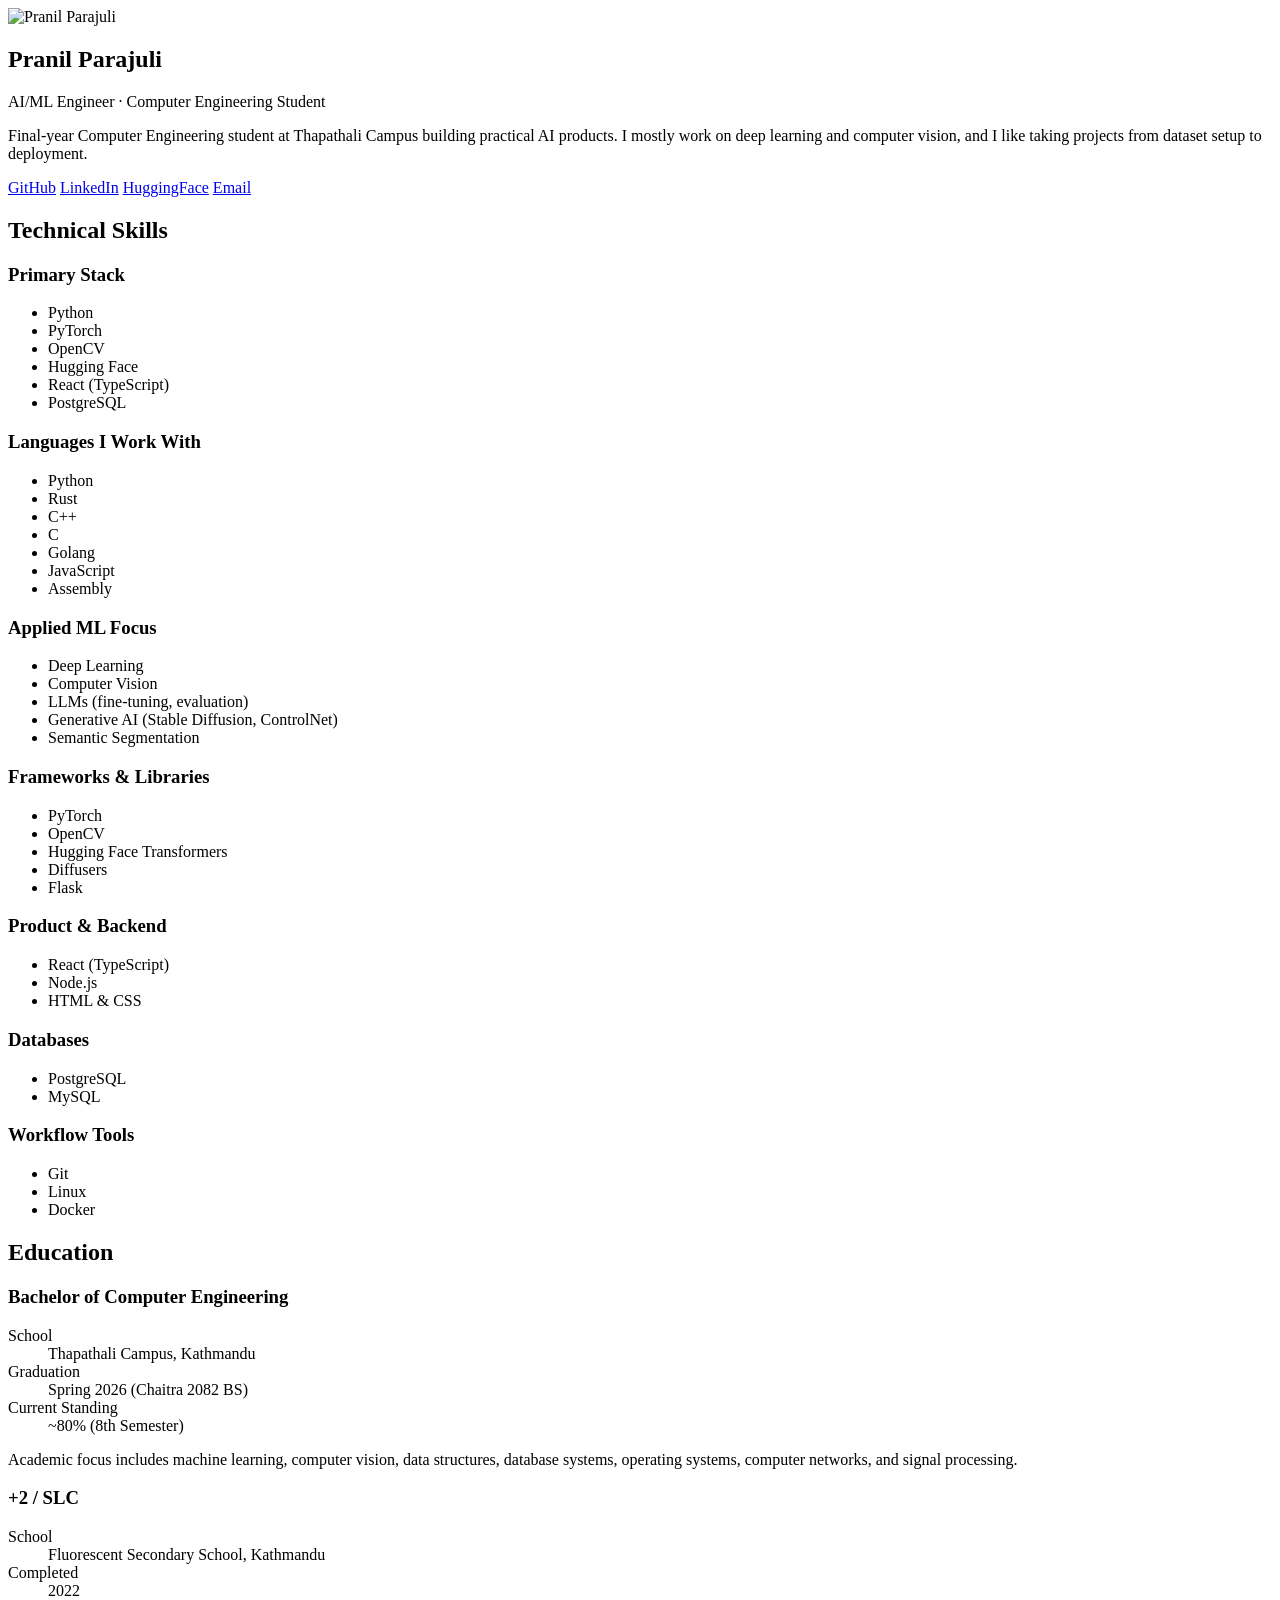
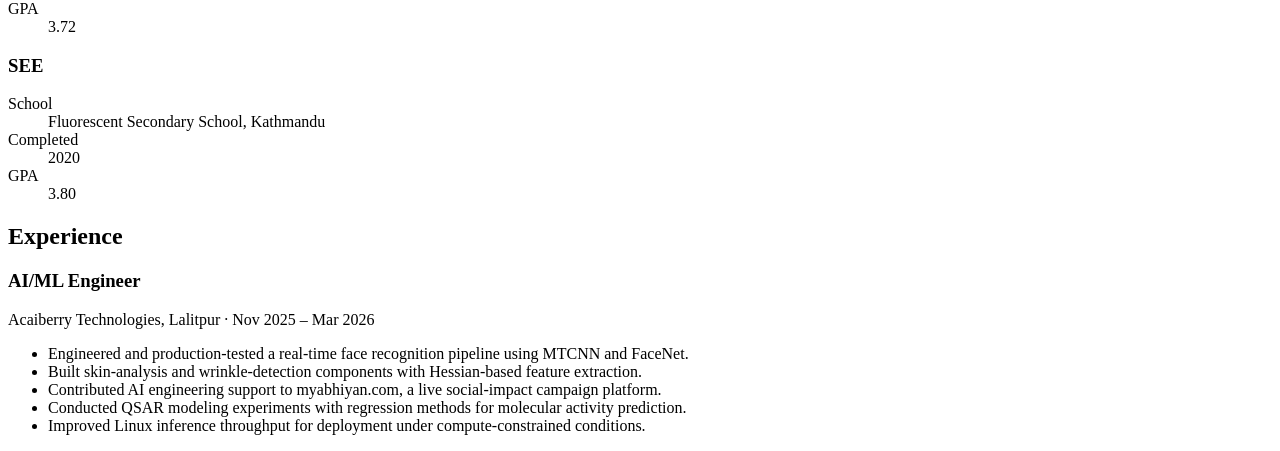
==== about.html @ 5d4ab4b3 "feat: add about page html file" ====
<!DOCTYPE html>
<html lang="en">
<head>
  <meta charset="UTF-8">
  <meta name="viewport" content="width=device-width, initial-scale=1.0">
  <title>About – Pranil</title>
  <link rel="stylesheet" href="style.css">
</head>
<body>

  <header></header>

  <main>

    <section class="about-hero">
      <img src="photos/pranil-website.jpeg" alt="Pranil Parajuli" class="about-photo" />
      <div class="about-intro">
        <h1>Pranil Parajuli</h1>
        <p class="about-title">AI/ML Engineer · Computer Engineering Student</p>
        <p>
          Final-year Computer Engineering student at Thapathali Campus building
          practical AI products. I mostly work on deep learning and computer vision,
          and I like taking projects from dataset setup to deployment.
        </p>
        <div class="about-links">
          <a href="https://github.com/praniil" target="_blank" rel="noopener">GitHub</a>
          <a href="https://linkedin.com/in/pranil-parajuli" target="_blank" rel="noopener">LinkedIn</a>
          <a href="https://huggingface.co/Pranilllllll" target="_blank" rel="noopener">HuggingFace</a>
          <a href="mailto:pparajuli15@gmail.com">Email</a>
        </div>
      </div>
    </section>

    <section class="about-skills">
      <h2>Technical Skills</h2>

      <article class="skill-group">
        <h3>Primary Stack</h3>
        <ul>
          <li>Python</li>
          <li>PyTorch</li>
          <li>OpenCV</li>
          <li>Hugging Face</li>
          <li>React (TypeScript)</li>
          <li>PostgreSQL</li>
        </ul>
      </article>

      <article class="skill-group">
        <h3>Languages I Work With</h3>
        <ul>
          <li>Python</li>
          <li>Rust</li>
          <li>C++</li>
          <li>C</li>
          <li>Golang</li>
          <li>JavaScript</li>
          <li>Assembly</li>
        </ul>
      </article>

      <article class="skill-group">
        <h3>Applied ML Focus</h3>
        <ul>
          <li>Deep Learning</li>
          <li>Computer Vision</li>
          <li>LLMs (fine-tuning, evaluation)</li>
          <li>Generative AI (Stable Diffusion, ControlNet)</li>
          <li>Semantic Segmentation</li>
        </ul>
      </article>

      <article class="skill-group">
        <h3>Frameworks & Libraries</h3>
        <ul>
          <li>PyTorch</li>
          <li>OpenCV</li>
          <li>Hugging Face Transformers</li>
          <li>Diffusers</li>
          <li>Flask</li>
        </ul>
      </article>

      <article class="skill-group">
        <h3>Product & Backend</h3>
        <ul>
          <li>React (TypeScript)</li>
          <li>Node.js</li>
          <li>HTML & CSS</li>
        </ul>
      </article>

      <article class="skill-group">
        <h3>Databases</h3>
        <ul>
          <li>PostgreSQL</li>
          <li>MySQL</li>
        </ul>
      </article>

      <article class="skill-group">
        <h3>Workflow Tools</h3>
        <ul>
          <li>Git</li>
          <li>Linux</li>
          <li>Docker</li>
        </ul>
      </article>

    </section>

    <section class="about-education">
      <h2>Education</h2>

      <article class="education-item">
        <h3>Bachelor of Computer Engineering</h3>
        <dl>
          <dt>School</dt>
          <dd>Thapathali Campus, Kathmandu</dd>
          <dt>Graduation</dt>
          <dd>Spring 2026 (Chaitra 2082 BS)</dd>
          <dt>Current Standing</dt>
          <dd>~80% (8th Semester)</dd>
        </dl>
        <p class="coursework">
          Academic focus includes machine learning, computer vision, data structures,
          database systems, operating systems, computer networks, and signal processing.
        </p>
      </article>

      <article class="education-item">
        <h3>+2 / SLC</h3>
        <dl>
          <dt>School</dt>
          <dd>Fluorescent Secondary School, Kathmandu</dd>
          <dt>Completed</dt>
          <dd>2022</dd>
          <dt>GPA</dt>
          <dd>3.72</dd>
        </dl>
      </article>

      <article class="education-item">
        <h3>SEE</h3>
        <dl>
          <dt>School</dt>
          <dd>Fluorescent Secondary School, Kathmandu</dd>
          <dt>Completed</dt>
          <dd>2020</dd>
          <dt>GPA</dt>
          <dd>3.80</dd>
        </dl>
      </article>

    </section>

    <section class="about-experience">
      <h2>Experience</h2>

      <article class="experience-item">
        <h3>AI/ML Engineer</h3>
        <p class="experience-meta">Acaiberry Technologies, Lalitpur · Nov 2025 – Mar 2026</p>
        <ul>
          <li>Engineered and production-tested a real-time face recognition pipeline using MTCNN and FaceNet.</li>
          <li>Built skin-analysis and wrinkle-detection components with Hessian-based feature extraction.</li>
          <li>Contributed AI engineering support to myabhiyan.com, a live social-impact campaign platform.</li>
          <li>Conducted QSAR modeling experiments with regression methods for molecular activity prediction.</li>
          <li>Improved Linux inference throughput for deployment under compute-constrained conditions.</li>
        </ul>
      </article>

    </section>

  </main>

  <footer></footer>

  <script type="module" src="components.js"></script>
</body>
</html>
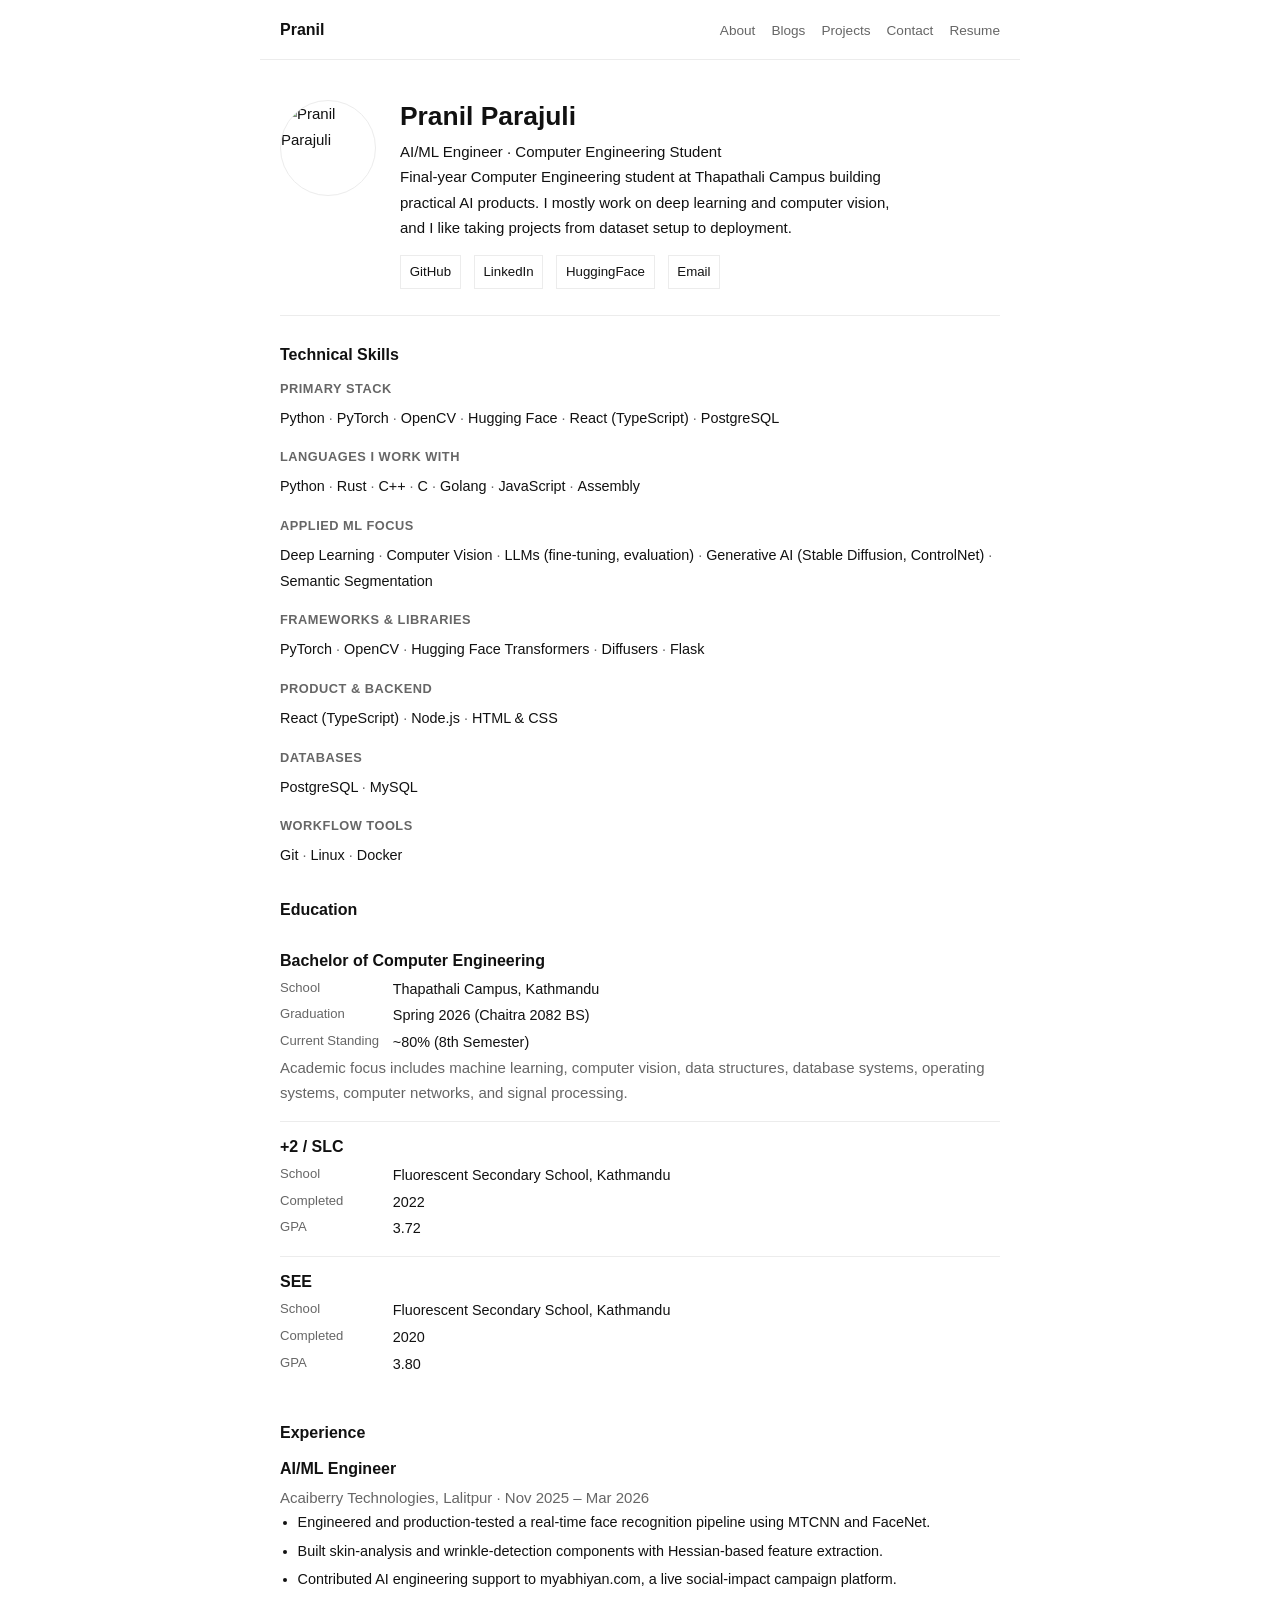
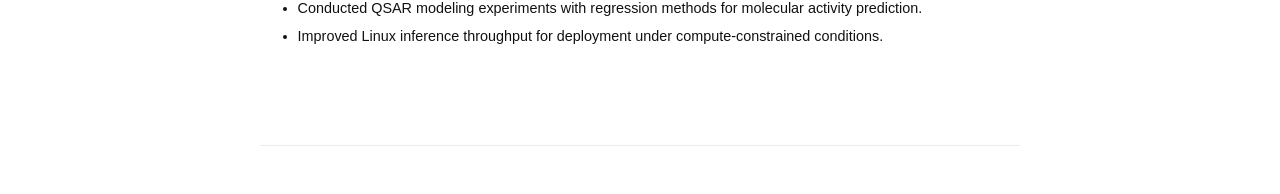
==== commit 9ea1de4d: "about page used as the landing page" ====
--- a/about.html
+++ b/about.html
@@ -8,7 +8,18 @@
 </head>
 <body>
 
-  <header></header>
+  <header>
+    <a href="about.html" class="logo">Pranil</a>
+    <nav>
+      <ul class="navbar">
+        <li><a href="about.html">About</a></li>
+        <li><a href="blogs.html">Blogs</a></li>
+        <li><a href="projects.html">Projects</a></li>
+        <li><a href="contact.html">Contact</a></li>
+        <li><a href="resume.html">Resume</a></li>
+      </ul>
+    </nav>
+  </header>
 
   <main>
 
--- a/style.css
+++ b/style.css
@@ -0,0 +1,334 @@
+:root {
+  --bg: #ffffff;
+  --text: #111111;
+  --muted: #666666;
+  --line: #ececec;
+  --link: #0f172a;
+  --max-width: 760px;
+  --font: Inter, -apple-system, BlinkMacSystemFont, "Segoe UI", Roboto, Helvetica, Arial, sans-serif;
+}
+
+* {
+  box-sizing: border-box;
+  margin: 0;
+  padding: 0;
+}
+
+html {
+  scroll-behavior: smooth;
+}
+
+body {
+  background: var(--bg);
+  color: var(--text);
+  font-family: var(--font);
+  font-size: 15px;
+  line-height: 1.7;
+  -webkit-font-smoothing: antialiased;
+}
+
+a {
+  color: var(--link);
+  text-decoration: none;
+}
+
+a:hover {
+  text-decoration: underline;
+}
+
+img {
+  max-width: 100%;
+  display: block;
+}
+
+ul {
+  list-style: none;
+}
+
+h1, h2, h3 {
+  line-height: 1.25;
+  font-weight: 600;
+}
+
+main {
+  max-width: var(--max-width);
+  margin: 0 auto;
+  padding: 2.5rem 1.25rem 4rem;
+}
+
+header {
+  max-width: var(--max-width);
+  margin: 0 auto;
+  padding: 1rem 1.25rem;
+  border-bottom: 1px solid var(--line);
+  display: flex;
+  justify-content: space-between;
+  align-items: center;
+}
+
+.logo {
+  color: var(--text);
+  font-weight: 600;
+  font-size: 1rem;
+}
+
+.navbar {
+  display: flex;
+  gap: 1rem;
+  flex-wrap: wrap;
+}
+
+.navbar a {
+  color: var(--muted);
+  font-size: 0.85rem;
+}
+
+.navbar a:hover {
+  color: var(--text);
+  text-decoration: none;
+}
+
+footer {
+  max-width: var(--max-width);
+  margin: 0 auto;
+  padding: 1rem 1.25rem 2rem;
+  border-top: 1px solid var(--line);
+  color: var(--muted);
+  font-size: 0.82rem;
+}
+
+.hero,
+.about-hero,
+.projects-header,
+.blogs-header,
+.contact-header {
+  padding: 0 0 1.6rem;
+  margin-bottom: 1.8rem;
+  border-bottom: 1px solid var(--line);
+}
+
+.hero h1,
+.about-intro h1,
+.projects-header h1,
+.blogs-header h1,
+.contact-header h1 {
+  font-size: 1.65rem;
+  margin-bottom: 0.35rem;
+}
+
+.hero-title,
+.about-title,
+.projects-header p,
+.blogs-header p,
+.contact-header p,
+.experience-meta,
+.coursework,
+.empty-state,
+.project-meta {
+  color: var(--muted);
+}
+
+.hero p,
+.about-intro p,
+.project-card p,
+.contact-item a,
+.contact-item p,
+dd,
+.experience-item li {
+  color: var(--text);
+}
+
+.hero p,
+.about-intro p,
+.project-card p {
+  max-width: 62ch;
+}
+
+.hero-links,
+.about-links {
+  display: flex;
+  flex-wrap: wrap;
+  gap: 0.8rem;
+  margin-top: 0.9rem;
+}
+
+.hero-links a,
+.about-links a,
+.project-link,
+.btn-download {
+  font-size: 0.83rem;
+  padding: 0.3rem 0.55rem;
+  border: 1px solid var(--line);
+  color: var(--text);
+  background: transparent;
+  border-radius: 0;
+}
+
+.hero-links a:hover,
+.about-links a:hover,
+.project-link:hover,
+.btn-download:hover {
+  text-decoration: none;
+  border-color: #d9d9d9;
+}
+
+.about-hero {
+  display: flex;
+  align-items: flex-start;
+  gap: 1.5rem;
+}
+
+.about-photo {
+  width: 96px;
+  height: 96px;
+  border-radius: 50%;
+  object-fit: cover;
+  border: 1px solid var(--line);
+  flex-shrink: 0;
+}
+
+.about-skills,
+.about-education,
+.about-experience,
+.projects-grid,
+.blogs-list,
+.contact-links {
+  margin-bottom: 2rem;
+}
+
+.about-skills h2,
+.about-education h2,
+.about-experience h2 {
+  font-size: 1rem;
+  margin-bottom: 1rem;
+}
+
+.about-skills .skill-group {
+  margin-bottom: 1.2rem;
+}
+
+.skill-group h3 {
+  font-size: 0.8rem;
+  text-transform: uppercase;
+  letter-spacing: 0.04em;
+  color: var(--muted);
+  margin-bottom: 0.5rem;
+}
+
+.skill-group ul {
+  display: block;
+}
+
+.skill-group li {
+  display: inline;
+  font-size: 0.9rem;
+  color: var(--text);
+}
+
+.skill-group li::after {
+  content: " · ";
+  color: var(--muted);
+}
+
+.skill-group li:last-child::after {
+  content: "";
+}
+
+.education-item,
+.project-card,
+.blog-card,
+.contact-item {
+  padding: 0.95rem 0;
+  border-bottom: 1px solid var(--line);
+}
+
+.education-item:last-child,
+.project-card:last-child,
+.contact-item:last-child {
+  border-bottom: none;
+}
+
+.education-item h3,
+.experience-item h3,
+.project-card h2,
+.blog-card h2 {
+  font-size: 1rem;
+  margin-bottom: 0.35rem;
+}
+
+dl {
+  display: grid;
+  grid-template-columns: 100px 1fr;
+  gap: 0.15rem 0.8rem;
+}
+
+dt {
+  color: var(--muted);
+  font-size: 0.82rem;
+}
+
+dd {
+  font-size: 0.9rem;
+}
+
+.experience-item ul {
+  list-style: disc;
+  padding-left: 1.1rem;
+}
+
+.experience-item li {
+  margin-bottom: 0.25rem;
+  font-size: 0.9rem;
+}
+
+.project-meta,
+.blog-meta {
+  font-size: 0.79rem;
+  margin-bottom: 0.35rem;
+}
+
+.contact-item {
+  display: grid;
+  grid-template-columns: 110px 1fr;
+  align-items: baseline;
+  gap: 0.6rem;
+}
+
+.contact-item h2 {
+  font-size: 0.78rem;
+  text-transform: uppercase;
+  letter-spacing: 0.04em;
+  color: var(--muted);
+}
+
+iframe {
+  width: 100%;
+  border: 1px solid var(--line);
+}
+
+@media (max-width: 768px) {
+  header,
+  main,
+  footer {
+    padding-left: 1rem;
+    padding-right: 1rem;
+  }
+
+  .about-hero {
+    flex-direction: column;
+    gap: 0.9rem;
+  }
+
+  .contact-item {
+    grid-template-columns: 1fr;
+    gap: 0.15rem;
+  }
+
+  .navbar {
+    gap: 0.7rem;
+  }
+
+  .navbar a {
+    font-size: 0.8rem;
+  }
+}
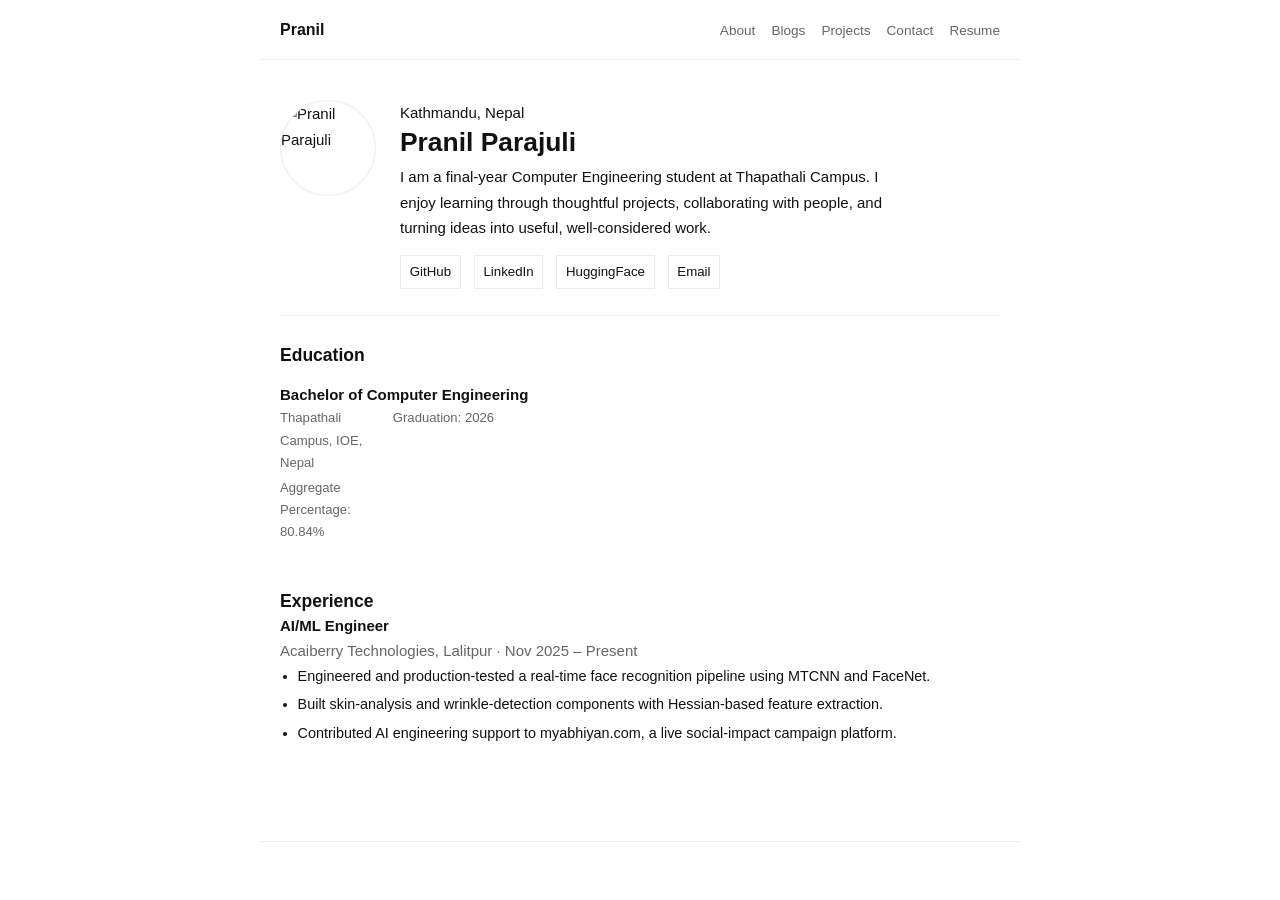
==== commit e52cf565: "update: about page" ====
--- a/about.html
+++ b/about.html
@@ -6,7 +6,7 @@
   <title>About – Pranil</title>
   <link rel="stylesheet" href="style.css">
 </head>
-<body>
+<body class="about-page">
 
   <header>
     <a href="about.html" class="logo">Pranil</a>
@@ -23,17 +23,17 @@
 
   <main>
 
-    <section class="about-hero">
+    <section class="about-hero" aria-labelledby="about-heading">
       <img src="photos/pranil-website.jpeg" alt="Pranil Parajuli" class="about-photo" />
       <div class="about-intro">
-        <h1>Pranil Parajuli</h1>
-        <p class="about-title">AI/ML Engineer · Computer Engineering Student</p>
+        <p class="about-kicker">Kathmandu, Nepal</p>
+        <h1 id="about-heading">Pranil Parajuli</h1>
         <p>
-          Final-year Computer Engineering student at Thapathali Campus building
-          practical AI products. I mostly work on deep learning and computer vision,
-          and I like taking projects from dataset setup to deployment.
+          I am a final-year Computer Engineering student at Thapathali Campus. I enjoy
+          learning through thoughtful projects, collaborating with people, and turning
+          ideas into useful, well-considered work.
         </p>
-        <div class="about-links">
+        <div class="about-links" aria-label="Professional profiles">
           <a href="https://github.com/praniil" target="_blank" rel="noopener">GitHub</a>
           <a href="https://linkedin.com/in/pranil-parajuli" target="_blank" rel="noopener">LinkedIn</a>
           <a href="https://huggingface.co/Pranilllllll" target="_blank" rel="noopener">HuggingFace</a>
@@ -42,141 +42,29 @@
       </div>
     </section>
 
-    <section class="about-skills">
-      <h2>Technical Skills</h2>
+    <section class="about-education" aria-labelledby="education-heading">
+      <h3 id="education-heading">Education</h3>
 
-      <article class="skill-group">
-        <h3>Primary Stack</h3>
-        <ul>
-          <li>Python</li>
-          <li>PyTorch</li>
-          <li>OpenCV</li>
-          <li>Hugging Face</li>
-          <li>React (TypeScript)</li>
-          <li>PostgreSQL</li>
-        </ul>
+      <article class="education-item">
+        <h4>Bachelor of Computer Engineering</h4>
+        <dl>
+          <dt>Thapathali Campus, IOE, Nepal</dt>
+          <dt>Graduation: 2026</dt>
+          <dt>Aggregate Percentage: 80.84%</dt>
+        </dl>
       </article>
-
-      <article class="skill-group">
-        <h3>Languages I Work With</h3>
-        <ul>
-          <li>Python</li>
-          <li>Rust</li>
-          <li>C++</li>
-          <li>C</li>
-          <li>Golang</li>
-          <li>JavaScript</li>
-          <li>Assembly</li>
-        </ul>
-      </article>
-
-      <article class="skill-group">
-        <h3>Applied ML Focus</h3>
-        <ul>
-          <li>Deep Learning</li>
-          <li>Computer Vision</li>
-          <li>LLMs (fine-tuning, evaluation)</li>
-          <li>Generative AI (Stable Diffusion, ControlNet)</li>
-          <li>Semantic Segmentation</li>
-        </ul>
-      </article>
-
-      <article class="skill-group">
-        <h3>Frameworks & Libraries</h3>
-        <ul>
-          <li>PyTorch</li>
-          <li>OpenCV</li>
-          <li>Hugging Face Transformers</li>
-          <li>Diffusers</li>
-          <li>Flask</li>
-        </ul>
-      </article>
-
-      <article class="skill-group">
-        <h3>Product & Backend</h3>
-        <ul>
-          <li>React (TypeScript)</li>
-          <li>Node.js</li>
-          <li>HTML & CSS</li>
-        </ul>
-      </article>
-
-      <article class="skill-group">
-        <h3>Databases</h3>
-        <ul>
-          <li>PostgreSQL</li>
-          <li>MySQL</li>
-        </ul>
-      </article>
-
-      <article class="skill-group">
-        <h3>Workflow Tools</h3>
-        <ul>
-          <li>Git</li>
-          <li>Linux</li>
-          <li>Docker</li>
-        </ul>
-      </article>
-
     </section>
 
-    <section class="about-education">
-      <h2>Education</h2>
-
-      <article class="education-item">
-        <h3>Bachelor of Computer Engineering</h3>
-        <dl>
-          <dt>School</dt>
-          <dd>Thapathali Campus, Kathmandu</dd>
-          <dt>Graduation</dt>
-          <dd>Spring 2026 (Chaitra 2082 BS)</dd>
-          <dt>Current Standing</dt>
-          <dd>~80% (8th Semester)</dd>
-        </dl>
-        <p class="coursework">
-          Academic focus includes machine learning, computer vision, data structures,
-          database systems, operating systems, computer networks, and signal processing.
-        </p>
-      </article>
-
-      <article class="education-item">
-        <h3>+2 / SLC</h3>
-        <dl>
-          <dt>School</dt>
-          <dd>Fluorescent Secondary School, Kathmandu</dd>
-          <dt>Completed</dt>
-          <dd>2022</dd>
-          <dt>GPA</dt>
-          <dd>3.72</dd>
-        </dl>
-      </article>
-
-      <article class="education-item">
-        <h3>SEE</h3>
-        <dl>
-          <dt>School</dt>
-          <dd>Fluorescent Secondary School, Kathmandu</dd>
-          <dt>Completed</dt>
-          <dd>2020</dd>
-          <dt>GPA</dt>
-          <dd>3.80</dd>
-        </dl>
-      </article>
-
-    </section>
-
-    <section class="about-experience">
-      <h2>Experience</h2>
+    <section class="about-experience" aria-labelledby="experience-heading">
+      <h3 id="experience-heading">Experience</h3>
 
       <article class="experience-item">
-        <h3>AI/ML Engineer</h3>
-        <p class="experience-meta">Acaiberry Technologies, Lalitpur · Nov 2025 – Mar 2026</p>
+        <h4>AI/ML Engineer</h4>
+        <p class="experience-meta">Acaiberry Technologies, Lalitpur · Nov 2025 – Present</p>
         <ul>
           <li>Engineered and production-tested a real-time face recognition pipeline using MTCNN and FaceNet.</li>
           <li>Built skin-analysis and wrinkle-detection components with Hessian-based feature extraction.</li>
           <li>Contributed AI engineering support to myabhiyan.com, a live social-impact campaign platform.</li>
-          <li>Conducted QSAR modeling experiments with regression methods for molecular activity prediction.</li>
-          <li>Improved Linux inference throughput for deployment under compute-constrained conditions.</li>
         </ul>
       </article>
 
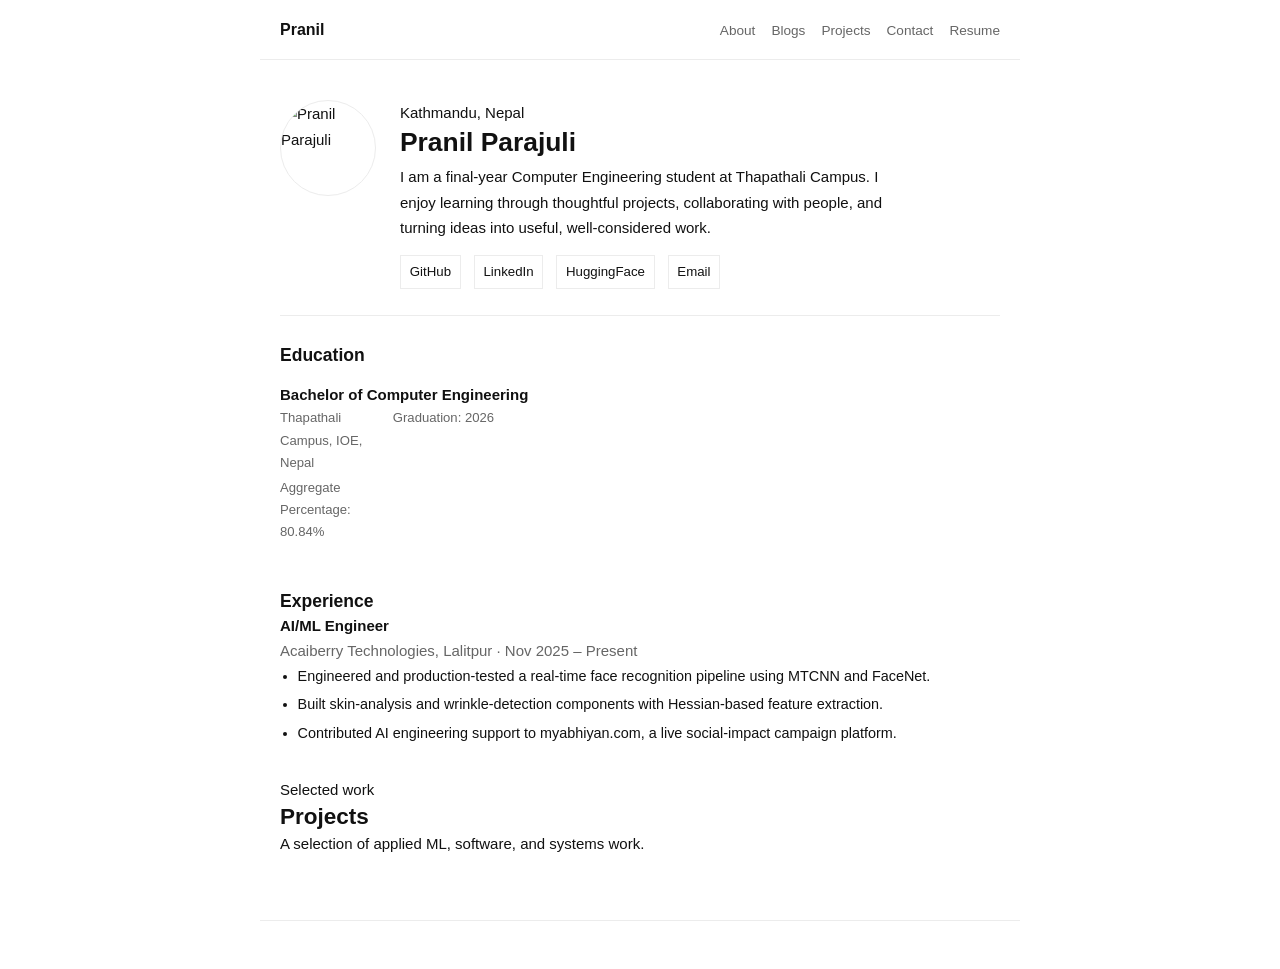
==== commit d7d61952: "feat: include the projects in the same page. One page website implementation" ====
--- a/about.html
+++ b/about.html
@@ -14,7 +14,7 @@
       <ul class="navbar">
         <li><a href="about.html">About</a></li>
         <li><a href="blogs.html">Blogs</a></li>
-        <li><a href="projects.html">Projects</a></li>
+        <li><a href="#projects">Projects</a></li>
         <li><a href="contact.html">Contact</a></li>
         <li><a href="resume.html">Resume</a></li>
       </ul>
@@ -23,7 +23,7 @@
 
   <main>
 
-    <section class="about-hero" aria-labelledby="about-heading">
+    <section id="about" class="about-hero" aria-labelledby="about-heading">
       <img src="photos/pranil-website.jpeg" alt="Pranil Parajuli" class="about-photo" />
       <div class="about-intro">
         <p class="about-kicker">Kathmandu, Nepal</p>
@@ -70,6 +70,15 @@
 
     </section>
 
+    <section id="projects" class="section" aria-labelledby="projects-heading">
+      <div class="section-heading">
+        <p class="eyebrow">Selected work</p>
+        <h2 id="projects-heading">Projects</h2>
+        <p>A selection of applied ML, software, and systems work.</p>
+      </div>
+      <div id="projects-list" class="project-list" aria-live="polite"></div>
+    </section>
+
   </main>
 
   <footer></footer>
